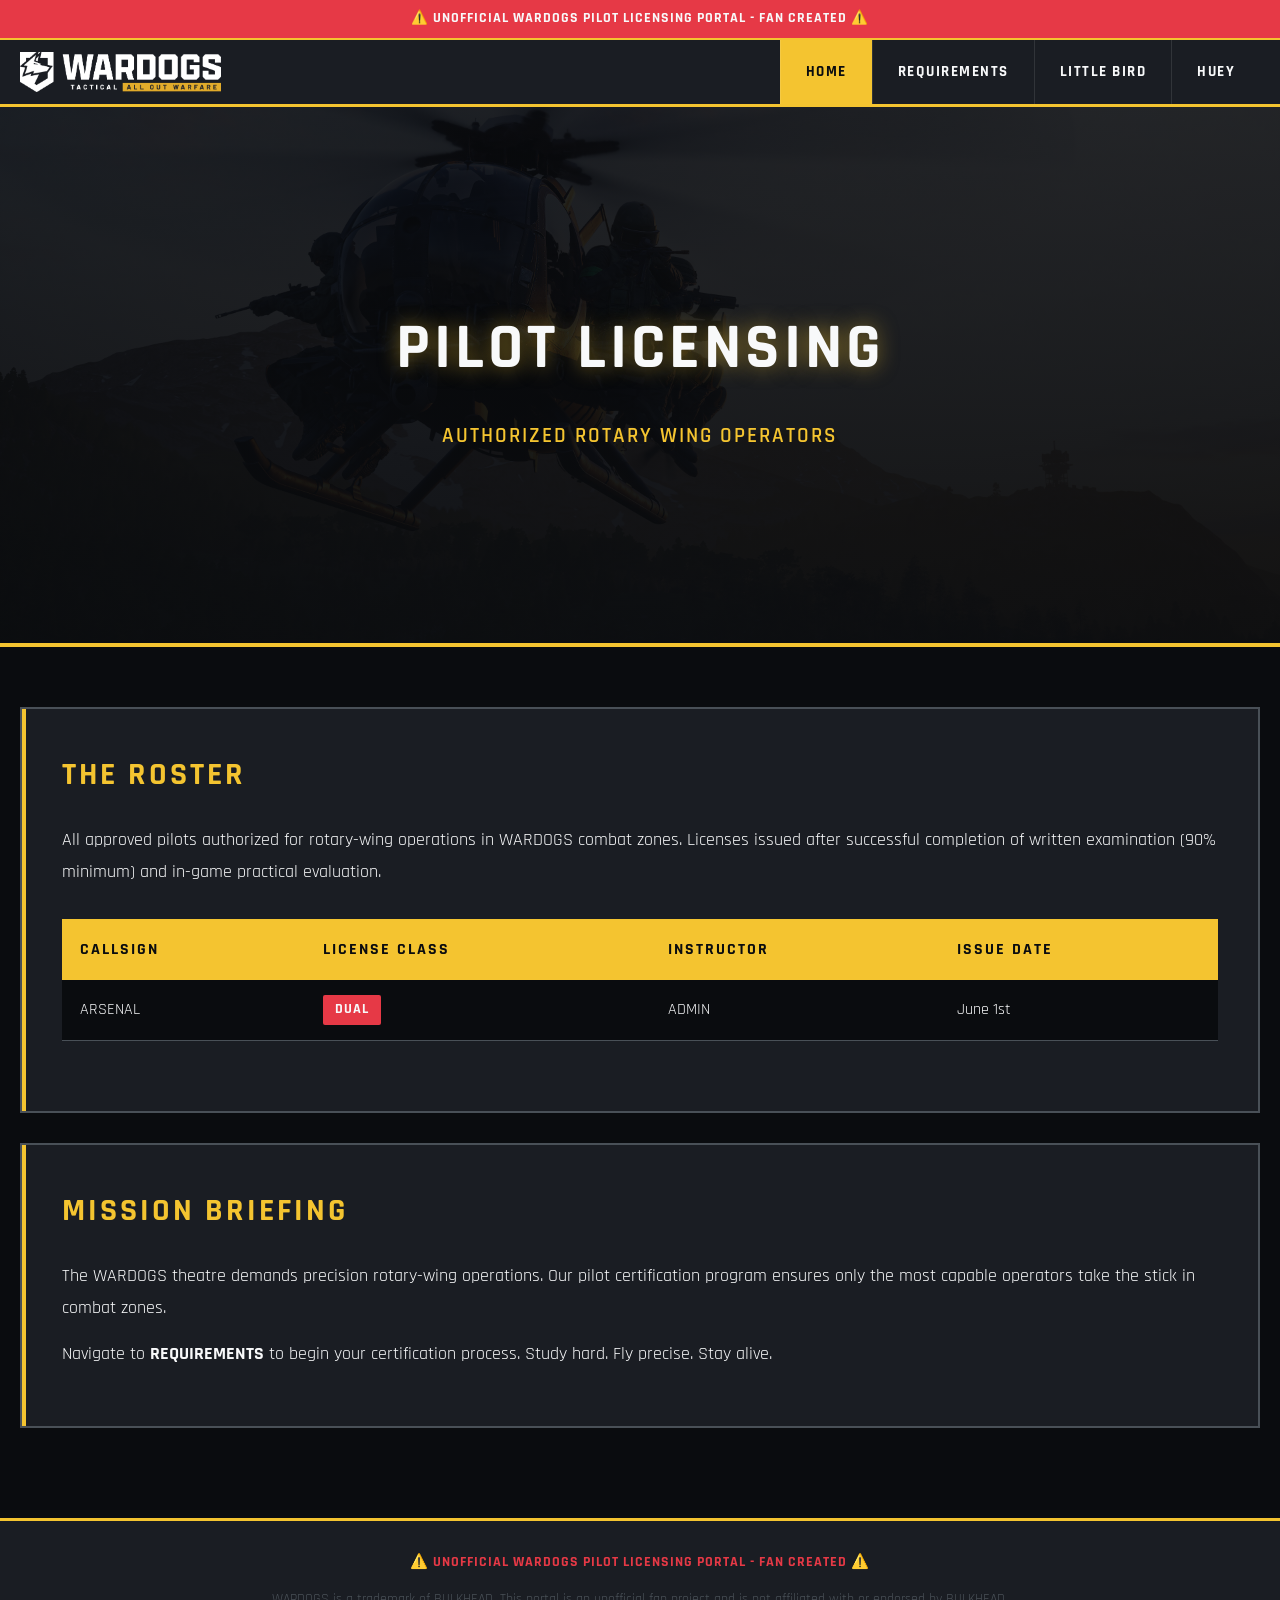
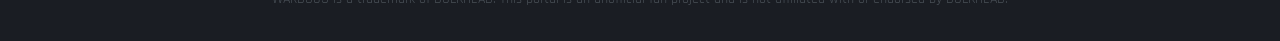
==== index.html @ 41ccca6c "Add files via upload" ====
<!DOCTYPE html>
<html lang="en">
<head>
  <meta charset="UTF-8">
  <meta name="viewport" content="width=device-width, initial-scale=1.0">
  <title>WARDOGS Pilot Licensing Portal - Home</title>
  <link rel="stylesheet" href="shared.css">
</head>
<body>
  <div class="disclaimer">
    ⚠️ UNOFFICIAL WARDOGS PILOT LICENSING PORTAL - FAN CREATED ⚠️
  </div>

  <nav>
    <div class="nav-container">
      <img src="/WD_Fullmark_Full.png" alt="WARDOGS Logo" class="nav-logo">
      <ul class="nav-links">
        <li><a href="index.html" class="active">HOME</a></li>
        <li><a href="requirements.html">REQUIREMENTS</a></li>
        <li><a href="exam-littlebird.html">LITTLE BIRD</a></li>
        <li><a href="exam-huey.html">HUEY</a></li>
      </ul>
    </div>
  </nav>

  <section class="hero">
    <img src="/WD_Screenshot_Littlebird_1.jpg" alt="Little Bird in action" class="hero-bg">
    <div class="hero-overlay"></div>
    <div class="hero-content">
      <h1>PILOT LICENSING</h1>
      <p>AUTHORIZED ROTARY WING OPERATORS</p>
    </div>
  </section>

  <main>
    <section class="content-section">
      <h2>THE ROSTER</h2>
      <p>All approved pilots authorized for rotary-wing operations in WARDOGS combat zones. Licenses issued after successful completion of written examination (90% minimum) and in-game practical evaluation.</p>
      
      <table class="roster-table">
        <thead>
          <tr>
            <th>CALLSIGN</th>
            <th>LICENSE CLASS</th>
            <th>INSTRUCTOR</th>
            <th>ISSUE DATE</th>
          </tr>
        </thead>
        <tbody>
          <tr>
            <td>ARSENAL</td>
            <td><span class="license-badge">DUAL</span></td>
            <td>ADMIN</td>
            <td>June 1st</td>
          </tr>
        </tbody>
      </table>
    </section>

    <section class="content-section">
      <h2>MISSION BRIEFING</h2>
      <p>The WARDOGS theatre demands precision rotary-wing operations. Our pilot certification program ensures only the most capable operators take the stick in combat zones.</p>
      <p>Navigate to <strong>REQUIREMENTS</strong> to begin your certification process. Study hard. Fly precise. Stay alive.</p>
    </section>
  </main>

  <footer>
    <div class="footer-disclaimer">
      ⚠️ UNOFFICIAL WARDOGS PILOT LICENSING PORTAL - FAN CREATED ⚠️
    </div>
    <div class="footer-info">
      WARDOGS is a trademark of BULKHEAD. This portal is an unofficial fan project and is not affiliated with or endorsed by BULKHEAD.
    </div>
  </footer>
</body>
</html>
---- shared.css ----
@import url('https://fonts.googleapis.com/css2?family=Rajdhani:wght@400;600;700&display=swap');

* {
  margin: 0;
  padding: 0;
  box-sizing: border-box;
}

:root {
  --gunmetal: #1a1d23;
  --deep-black: #0a0c0f;
  --tactical-yellow: #f4c430;
  --tactical-red: #e63946;
  --crisp-white: #f8f9fa;
  --steel-grey: #495057;
  --hover-grey: #2a2f36;
}

body {
  font-family: 'Rajdhani', sans-serif;
  background: var(--deep-black);
  color: var(--crisp-white);
  line-height: 1.6;
  overflow-x: hidden;
}

/* Disclaimer */
.disclaimer {
  background: var(--tactical-red);
  color: var(--crisp-white);
  text-align: center;
  padding: 8px;
  font-weight: 700;
  font-size: 0.85rem;
  letter-spacing: 1px;
  border-bottom: 2px solid var(--tactical-yellow);
}

/* Navigation */
nav {
  background: var(--gunmetal);
  border-bottom: 3px solid var(--tactical-yellow);
  position: sticky;
  top: 0;
  z-index: 1000;
}

.nav-container {
  max-width: 1400px;
  margin: 0 auto;
  display: flex;
  align-items: center;
  justify-content: space-between;
  padding: 0 20px;
}

.nav-logo {
  height: 60px;
  padding: 10px 0;
}

.nav-links {
  display: flex;
  list-style: none;
  gap: 0;
}

.nav-links a {
  display: block;
  padding: 20px 25px;
  color: var(--crisp-white);
  text-decoration: none;
  font-weight: 700;
  font-size: 0.95rem;
  letter-spacing: 1.5px;
  text-transform: uppercase;
  border-left: 1px solid rgba(255, 255, 255, 0.1);
  transition: all 0.2s;
}

.nav-links a:hover,
.nav-links a.active {
  background: var(--tactical-yellow);
  color: var(--deep-black);
}

/* Hero Section */
.hero {
  position: relative;
  height: 60vh;
  display: flex;
  align-items: center;
  justify-content: center;
  overflow: hidden;
  border-bottom: 4px solid var(--tactical-yellow);
}

.hero-bg {
  position: absolute;
  top: 0;
  left: 0;
  width: 100%;
  height: 100%;
  object-fit: cover;
  filter: brightness(0.4);
}

.hero-overlay {
  position: absolute;
  top: 0;
  left: 0;
  width: 100%;
  height: 100%;
  background: linear-gradient(to bottom, rgba(10, 12, 15, 0.7), rgba(10, 12, 15, 0.9));
}

.hero-content {
  position: relative;
  z-index: 2;
  text-align: center;
  max-width: 800px;
  padding: 20px;
}

.hero h1 {
  font-size: 4rem;
  font-weight: 700;
  letter-spacing: 4px;
  text-transform: uppercase;
  margin-bottom: 20px;
  text-shadow: 0 0 20px rgba(244, 196, 48, 0.5);
}

.hero p {
  font-size: 1.3rem;
  letter-spacing: 2px;
  color: var(--tactical-yellow);
  font-weight: 600;
}

/* Main Content */
main {
  max-width: 1400px;
  margin: 0 auto;
  padding: 60px 20px;
}

.content-section {
  background: var(--gunmetal);
  border: 2px solid var(--steel-grey);
  padding: 40px;
  margin-bottom: 30px;
  position: relative;
}

.content-section::before {
  content: '';
  position: absolute;
  top: 0;
  left: 0;
  width: 4px;
  height: 100%;
  background: var(--tactical-yellow);
}

.content-section h2 {
  font-size: 2rem;
  font-weight: 700;
  text-transform: uppercase;
  letter-spacing: 3px;
  margin-bottom: 25px;
  color: var(--tactical-yellow);
}

.content-section h3 {
  font-size: 1.5rem;
  font-weight: 700;
  text-transform: uppercase;
  letter-spacing: 2px;
  margin: 30px 0 15px;
  color: var(--crisp-white);
}

.content-section p {
  font-size: 1.1rem;
  line-height: 1.8;
  margin-bottom: 15px;
}

/* Buttons */
.btn {
  display: inline-block;
  padding: 18px 45px;
  background: var(--tactical-yellow);
  color: var(--deep-black);
  text-decoration: none;
  font-weight: 700;
  font-size: 1.1rem;
  letter-spacing: 2px;
  text-transform: uppercase;
  border: none;
  cursor: pointer;
  transition: all 0.2s;
  box-shadow: 0 0 20px rgba(244, 196, 48, 0.3);
}

.btn:hover {
  background: var(--crisp-white);
  transform: translateY(-2px);
  box-shadow: 0 0 30px rgba(244, 196, 48, 0.6);
}

.btn-container {
  display: flex;
  gap: 30px;
  margin: 40px 0;
  flex-wrap: wrap;
}

/* Table */
.roster-table {
  width: 100%;
  border-collapse: collapse;
  margin: 30px 0;
  background: var(--deep-black);
}

.roster-table thead {
  background: var(--tactical-yellow);
  color: var(--deep-black);
}

.roster-table th {
  padding: 18px;
  text-align: left;
  font-weight: 700;
  font-size: 1rem;
  letter-spacing: 2px;
  text-transform: uppercase;
}

.roster-table td {
  padding: 15px 18px;
  border-bottom: 1px solid var(--steel-grey);
}

.roster-table tr:hover {
  background: var(--hover-grey);
}

.license-badge {
  display: inline-block;
  padding: 4px 12px;
  background: var(--tactical-red);
  color: var(--crisp-white);
  font-size: 0.85rem;
  font-weight: 700;
  letter-spacing: 1px;
  border-radius: 2px;
}

/* Footer */
footer {
  background: var(--gunmetal);
  border-top: 3px solid var(--tactical-yellow);
  padding: 30px 20px;
  text-align: center;
}

.footer-disclaimer {
  font-size: 0.9rem;
  font-weight: 700;
  letter-spacing: 1px;
  color: var(--tactical-red);
  margin-bottom: 15px;
}

.footer-info {
  font-size: 0.85rem;
  color: var(--steel-grey);
}

/* Exam Styles */
.exam-container {
  max-width: 900px;
  margin: 0 auto;
}

.exam-header {
  background: var(--tactical-yellow);
  color: var(--deep-black);
  padding: 25px;
  text-align: center;
  margin-bottom: 30px;
  border: 3px solid var(--tactical-yellow);
}

.exam-header h1 {
  font-size: 2.5rem;
  font-weight: 700;
  letter-spacing: 3px;
  text-transform: uppercase;
}

.exam-progress {
  display: flex;
  justify-content: space-between;
  background: var(--gunmetal);
  padding: 20px;
  margin-bottom: 30px;
  border: 2px solid var(--steel-grey);
}

.progress-item {
  text-align: center;
}

.progress-label {
  font-size: 0.9rem;
  color: var(--steel-grey);
  text-transform: uppercase;
  letter-spacing: 1px;
}

.progress-value {
  font-size: 2rem;
  font-weight: 700;
  color: var(--tactical-yellow);
  margin-top: 5px;
}

.question-card {
  background: var(--gunmetal);
  border: 2px solid var(--steel-grey);
  padding: 30px;
  margin-bottom: 30px;
  border-left: 4px solid var(--tactical-yellow);
}

.question-number {
  color: var(--tactical-yellow);
  font-size: 1rem;
  font-weight: 700;
  letter-spacing: 2px;
  text-transform: uppercase;
  margin-bottom: 15px;
}

.question-text {
  font-size: 1.3rem;
  font-weight: 600;
  margin-bottom: 25px;
  line-height: 1.6;
}

.answers {
  display: flex;
  flex-direction: column;
  gap: 12px;
}

.answer-btn {
  background: var(--deep-black);
  border: 2px solid var(--steel-grey);
  color: var(--crisp-white);
  padding: 18px 25px;
  text-align: left;
  font-size: 1.1rem;
  cursor: pointer;
  transition: all 0.2s;
  font-family: 'Rajdhani', sans-serif;
  font-weight: 600;
}

.answer-btn:hover:not(:disabled) {
  background: var(--hover-grey);
  border-color: var(--tactical-yellow);
}

.answer-btn:disabled {
  cursor: not-allowed;
  opacity: 0.7;
}

.answer-btn.correct {
  background: #2d5016;
  border-color: #4caf50;
  color: #4caf50;
}

.answer-btn.incorrect {
  background: #5c1a1a;
  border-color: var(--tactical-red);
  color: var(--tactical-red);
}

.explanation {
  background: var(--deep-black);
  border: 2px solid var(--tactical-yellow);
  padding: 20px;
  margin-top: 20px;
  font-size: 1rem;
  line-height: 1.8;
  color: var(--tactical-yellow);
}

.next-btn {
  width: 100%;
  margin-top: 20px;
}

.result-screen {
  background: var(--gunmetal);
  border: 4px solid var(--tactical-yellow);
  padding: 60px 40px;
  text-align: center;
  margin: 40px 0;
}

.result-screen.pass {
  border-color: #4caf50;
}

.result-screen.fail {
  border-color: var(--tactical-red);
}

.result-status {
  font-size: 5rem;
  font-weight: 700;
  letter-spacing: 6px;
  text-transform: uppercase;
  margin-bottom: 20px;
}

.result-screen.pass .result-status {
  color: #4caf50;
  text-shadow: 0 0 30px rgba(76, 175, 80, 0.5);
}

.result-screen.fail .result-status {
  color: var(--tactical-red);
  text-shadow: 0 0 30px rgba(230, 57, 70, 0.5);
}

.result-score {
  font-size: 3rem;
  font-weight: 700;
  color: var(--crisp-white);
  margin-bottom: 20px;
}

.result-message {
  font-size: 1.3rem;
  line-height: 1.8;
  margin-bottom: 30px;
}

.form-container {
  background: var(--gunmetal);
  border: 2px solid var(--steel-grey);
  padding: 40px;
  margin: 40px 0;
  border-left: 4px solid var(--tactical-yellow);
}

.form-group {
  margin-bottom: 25px;
}

.form-group label {
  display: block;
  font-size: 1rem;
  font-weight: 700;
  text-transform: uppercase;
  letter-spacing: 1px;
  margin-bottom: 10px;
  color: var(--tactical-yellow);
}

.form-group input,
.form-group textarea {
  width: 100%;
  padding: 15px;
  background: var(--deep-black);
  border: 2px solid var(--steel-grey);
  color: var(--crisp-white);
  font-family: 'Rajdhani', sans-serif;
  font-size: 1.1rem;
  transition: border-color 0.2s;
}

.form-group input:focus,
.form-group textarea:focus {
  outline: none;
  border-color: var(--tactical-yellow);
}

.form-group textarea {
  resize: vertical;
  min-height: 100px;
}

.hidden {
  display: none;
}

.loading-spinner {
  text-align: center;
  padding: 40px;
}

.spinner {
  width: 60px;
  height: 60px;
  border: 4px solid var(--steel-grey);
  border-top-color: var(--tactical-yellow);
  border-radius: 50%;
  animation: spin 0.8s linear infinite;
  margin: 0 auto 20px;
}

@keyframes spin {
  to { transform: rotate(360deg); }
}

.success-message {
  background: var(--deep-black);
  border: 3px solid var(--tactical-yellow);
  padding: 40px;
  text-align: center;
  font-size: 1.2rem;
  line-height: 1.8;
}

@media (max-width: 768px) {
  .nav-links {
    flex-direction: column;
    gap: 0;
  }
  
  .nav-links a {
    border-left: none;
    border-bottom: 1px solid rgba(255, 255, 255, 0.1);
  }
  
  .hero h1 {
    font-size: 2.5rem;
  }
  
  .btn-container {
    flex-direction: column;
  }
  
  .btn {
    width: 100%;
  }
  
  .roster-table {
    font-size: 0.85rem;
  }
  
  .roster-table th,
  .roster-table td {
    padding: 10px;
  }
}
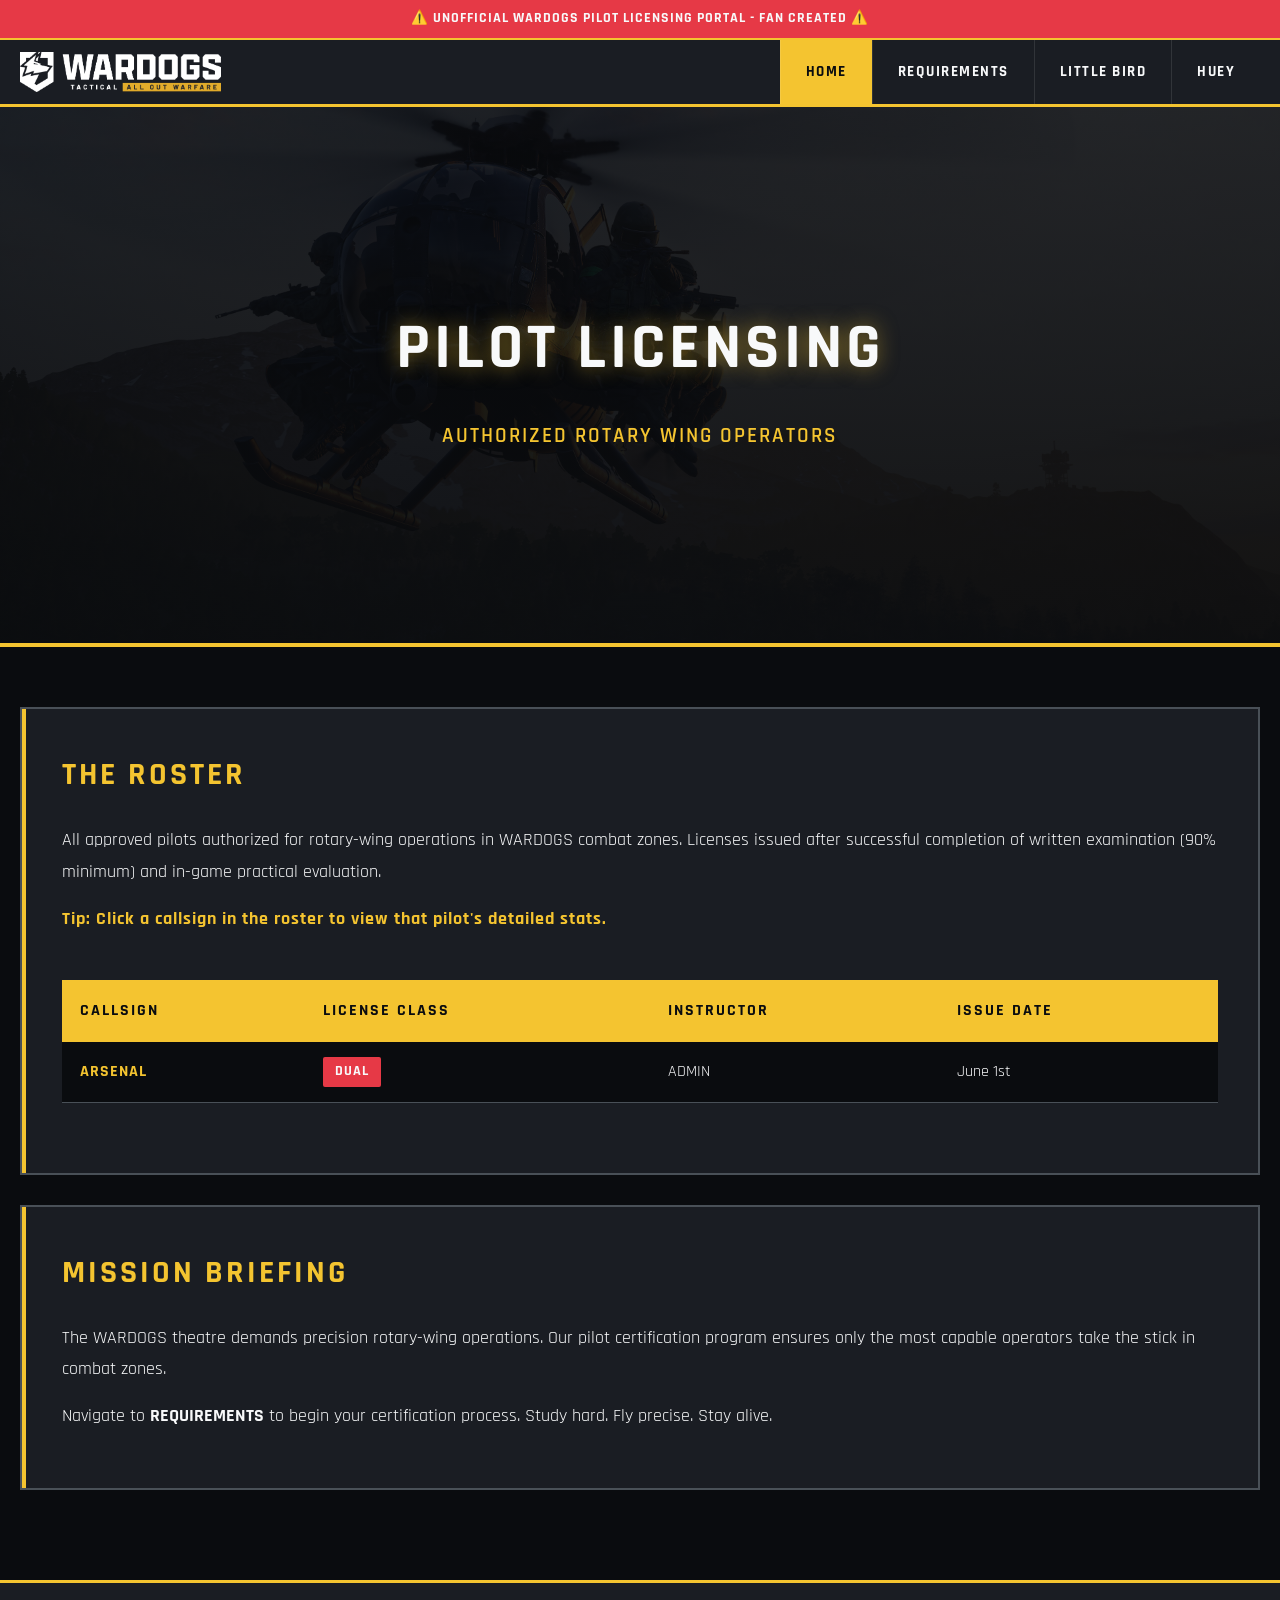
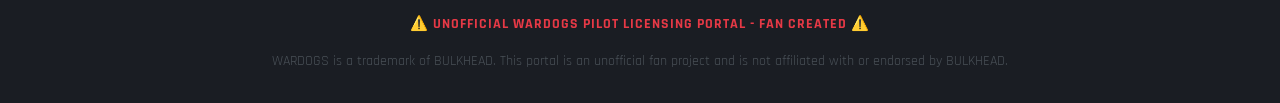
==== commit a45654d0: "Add files via upload" ====
--- a/index.html
+++ b/index.html
@@ -3,8 +3,49 @@
 <head>
   <meta charset="UTF-8">
   <meta name="viewport" content="width=device-width, initial-scale=1.0">
-  <title>WARDOGS Pilot Licensing Portal - Home</title>
+  <title>WARDOGS Pilot Licensing Portal - Rotary Wing Certification | Unofficial Fan Site</title>
+  <meta name="description" content="Unofficial WARDOGS helicopter pilot licensing portal. Get certified for Little Bird and Huey rotary-wing operations with comprehensive written exams and practical evaluations.">
+  <meta name="keywords" content="WARDOGS, pilot license, helicopter certification, Little Bird, Huey, UH-1H, rotary wing, tactical FPS, BULKHEAD, flight training, pilot exam">
+  <meta name="author" content="WARDOGS Fan Community">
+  <link rel="canonical" href="https://wardogspilots.com/">
+  
+  <!-- Open Graph / Social Media -->
+  <meta property="og:type" content="website">
+  <meta property="og:title" content="WARDOGS Pilot Licensing Portal - Helicopter Certification">
+  <meta property="og:description" content="Unofficial fan-created pilot licensing portal for WARDOGS tactical FPS. Little Bird and Huey certification exams available.">
+  <meta property="og:image" content="/WD_RevealKeyArt_4K.png">
+  <meta property="og:url" content="https://wardogspilots.com/">
+  
+  <!-- Twitter Card -->
+  <meta name="twitter:card" content="summary_large_image">
+  <meta name="twitter:title" content="WARDOGS Pilot Licensing Portal">
+  <meta name="twitter:description" content="Unofficial helicopter pilot certification for WARDOGS. Get licensed for Little Bird and Huey operations.">
+  <meta name="twitter:image" content="/WD_RevealKeyArt_4K.png">
+  
   <link rel="stylesheet" href="shared.css">
+  
+  <!-- Structured Data -->
+  <script type="application/ld+json">
+  {
+    "@context": "https://schema.org",
+    "@type": "WebSite",
+    "name": "WARDOGS Pilot Licensing Portal",
+    "description": "Unofficial fan-created helicopter pilot certification portal for WARDOGS tactical FPS",
+    "url": "https://wardogspilots.com/",
+    "publisher": {
+      "@type": "Organization",
+      "name": "WARDOGS Fan Community"
+    },
+    "about": {
+      "@type": "VideoGame",
+      "name": "WARDOGS",
+      "publisher": {
+        "@type": "Organization",
+        "name": "BULKHEAD"
+      }
+    }
+  }
+  </script>
 </head>
 <body>
   <div class="disclaimer">
@@ -23,8 +64,8 @@
     </div>
   </nav>
 
-  <section class="hero">
-    <img src="/WD_Screenshot_Littlebird_1.jpg" alt="Little Bird in action" class="hero-bg">
+  <section class="hero" role="banner">
+    <img src="/WD_Screenshot_Littlebird_1.jpg" alt="Little Bird helicopter with soldiers flying over mountainous terrain at sunset in WARDOGS" class="hero-bg">
     <div class="hero-overlay"></div>
     <div class="hero-content">
       <h1>PILOT LICENSING</h1>
@@ -32,29 +73,32 @@
     </div>
   </section>
 
-  <main>
-    <section class="content-section">
+  <main role="main">
+    <section class="content-section" itemscope itemtype="https://schema.org/Table">
       <h2>THE ROSTER</h2>
       <p>All approved pilots authorized for rotary-wing operations in WARDOGS combat zones. Licenses issued after successful completion of written examination (90% minimum) and in-game practical evaluation.</p>
+      <p class="roster-note">Tip: Click a callsign in the roster to view that pilot's detailed stats.</p>
       
-      <table class="roster-table">
-        <thead>
-          <tr>
-            <th>CALLSIGN</th>
-            <th>LICENSE CLASS</th>
-            <th>INSTRUCTOR</th>
-            <th>ISSUE DATE</th>
-          </tr>
-        </thead>
-        <tbody>
-          <tr>
-            <td>ARSENAL</td>
-            <td><span class="license-badge">DUAL</span></td>
-            <td>ADMIN</td>
-            <td>June 1st</td>
-          </tr>
-        </tbody>
-      </table>
+      <div class="table-wrapper">
+        <table class="roster-table">
+          <thead>
+            <tr>
+              <th>CALLSIGN</th>
+              <th>LICENSE CLASS</th>
+              <th>INSTRUCTOR</th>
+              <th>ISSUE DATE</th>
+            </tr>
+          </thead>
+          <tbody>
+            <tr>
+              <td><button class="pilot-link" data-pilot="ARSENAL">ARSENAL</button></td>
+              <td><span class="license-badge">DUAL</span></td>
+              <td>ADMIN</td>
+              <td>June 1st</td>
+            </tr>
+          </tbody>
+        </table>
+      </div>
     </section>
 
     <section class="content-section">
@@ -64,6 +108,44 @@
     </section>
   </main>
 
+  <!-- Pilot Stats Modal -->
+  <div id="pilot-modal" class="pilot-modal hidden" aria-hidden="true">
+    <div class="pilot-modal-backdrop"></div>
+    <div class="pilot-modal-content" role="dialog" aria-modal="true" aria-labelledby="pilot-name">
+      <button class="pilot-modal-close" id="pilot-modal-close" aria-label="Close pilot stats">✕</button>
+      <h2 id="pilot-name" class="pilot-modal-title">PILOT STATS</h2>
+      <p class="pilot-modal-callsign">Callsign: <span id="pilot-callsign">ARSENAL</span></p>
+
+      <div class="pilot-modal-body">
+        <div class="pilot-survival">
+          <svg class="survival-chart" viewBox="0 0 120 120">
+            <circle class="survival-bg" cx="60" cy="60" r="50" />
+            <circle class="survival-fg" cx="60" cy="60" r="50" />
+          </svg>
+          <div class="survival-label">
+            <div class="survival-percent" id="survival-percent">92%</div>
+            <div class="survival-caption">SURVIVAL RATE</div>
+          </div>
+        </div>
+
+        <div class="pilot-stats-box">
+          <div class="pilot-stat-row">
+            <span class="pilot-stat-label">Successful Flights</span>
+            <span class="pilot-stat-value" id="pilot-successful">376</span>
+          </div>
+          <div class="pilot-stat-row">
+            <span class="pilot-stat-label">Casualties (Team Kills)</span>
+            <span class="pilot-stat-value" id="pilot-casualties">43</span>
+          </div>
+          <div class="pilot-stat-row">
+            <span class="pilot-stat-label">Avg Flights per Life</span>
+            <span class="pilot-stat-value" id="pilot-average">13</span>
+          </div>
+        </div>
+      </div>
+    </div>
+  </div>
+
   <footer>
     <div class="footer-disclaimer">
       ⚠️ UNOFFICIAL WARDOGS PILOT LICENSING PORTAL - FAN CREATED ⚠️
@@ -72,5 +154,83 @@
       WARDOGS is a trademark of BULKHEAD. This portal is an unofficial fan project and is not affiliated with or endorsed by BULKHEAD.
     </div>
   </footer>
+
+  <script>
+    (function () {
+      const pilotData = {
+        ARSENAL: {
+          callsign: 'ARSENAL',
+          survivalRate: 92,
+          successfulFlights: 376,
+          casualties: 43,
+          averageFlightsPerLife: 13
+        }
+      };
+
+      const modal = document.getElementById('pilot-modal');
+      const closeBtn = document.getElementById('pilot-modal-close');
+      const callsignEl = document.getElementById('pilot-callsign');
+      const percentEl = document.getElementById('survival-percent');
+      const successEl = document.getElementById('pilot-successful');
+      const casualtiesEl = document.getElementById('pilot-casualties');
+      const averageEl = document.getElementById('pilot-average');
+      const survivalCircle = document.querySelector('.survival-fg');
+
+      const RADIUS = 50;
+      const CIRCUMFERENCE = 2 * Math.PI * RADIUS;
+
+      if (survivalCircle) {
+        survivalCircle.style.strokeDasharray = CIRCUMFERENCE;
+        survivalCircle.style.strokeDashoffset = CIRCUMFERENCE;
+      }
+
+      function setSurvival(rate) {
+        const offset = CIRCUMFERENCE - (rate / 100) * CIRCUMFERENCE;
+        survivalCircle.style.strokeDashoffset = offset;
+        percentEl.textContent = rate.toFixed(0) + '%';
+      }
+
+      function openPilotStats(id) {
+        const data = pilotData[id];
+        if (!data) return;
+
+        callsignEl.textContent = data.callsign;
+        successEl.textContent = data.successfulFlights;
+        casualtiesEl.textContent = data.casualties;
+        averageEl.textContent = data.averageFlightsPerLife;
+        setSurvival(data.survivalRate);
+
+        modal.classList.remove('hidden');
+        modal.setAttribute('aria-hidden', 'false');
+      }
+
+      function closePilotStats() {
+        modal.classList.add('hidden');
+        modal.setAttribute('aria-hidden', 'true');
+      }
+
+      document.addEventListener('click', (e) => {
+        const link = e.target.closest('.pilot-link');
+        if (link) {
+          const id = link.getAttribute('data-pilot');
+          openPilotStats(id);
+        }
+
+        if (e.target.classList.contains('pilot-modal-backdrop')) {
+          closePilotStats();
+        }
+      });
+
+      if (closeBtn) {
+        closeBtn.addEventListener('click', closePilotStats);
+      }
+
+      document.addEventListener('keydown', (e) => {
+        if (e.key === 'Escape' && !modal.classList.contains('hidden')) {
+          closePilotStats();
+        }
+      });
+    })();
+  </script>
 </body>
 </html>
--- a/shared.css
+++ b/shared.css
@@ -218,11 +218,28 @@
 }
 
 /* Table */
+.roster-note {
+  margin-top: 12px;
+  margin-bottom: 18px;
+  color: var(--tactical-yellow);
+  font-weight: 700;
+  letter-spacing: 1px;
+  font-size: 0.95rem;
+}
+
+/* Table */
+.table-wrapper {
+  width: 100%;
+  overflow-x: auto;
+  -webkit-overflow-scrolling: touch;
+}
+
 .roster-table {
   width: 100%;
   border-collapse: collapse;
   margin: 30px 0;
   background: var(--deep-black);
+  min-width: 420px;
 }
 
 .roster-table thead {
@@ -257,6 +274,161 @@
   font-weight: 700;
   letter-spacing: 1px;
   border-radius: 2px;
+}
+
+/* Pilot link */
+.pilot-link {
+  background: none;
+  border: none;
+  color: var(--tactical-yellow);
+  font: inherit;
+  font-weight: 700;
+  cursor: pointer;
+  text-transform: uppercase;
+  letter-spacing: 1px;
+  padding: 0;
+}
+
+.pilot-link:hover {
+  text-decoration: underline;
+}
+
+/* Pilot Modal */
+.pilot-modal {
+  position: fixed;
+  inset: 0;
+  z-index: 1500;
+  display: flex;
+  align-items: center;
+  justify-content: center;
+}
+
+.pilot-modal-backdrop {
+  position: absolute;
+  inset: 0;
+  background: rgba(0, 0, 0, 0.7);
+}
+
+.pilot-modal-content {
+  position: relative;
+  background: var(--gunmetal);
+  border: 2px solid var(--tactical-yellow);
+  max-width: 700px;
+  width: 90%;
+  padding: 30px 30px 26px;
+  z-index: 1501;
+  box-shadow: 0 0 30px rgba(0, 0, 0, 0.7);
+}
+
+.pilot-modal-title {
+  font-size: 1.6rem;
+  letter-spacing: 3px;
+  text-transform: uppercase;
+  color: var(--tactical-yellow);
+  margin-bottom: 4px;
+}
+
+.pilot-modal-callsign {
+  font-size: 1rem;
+  color: var(--steel-grey);
+  margin-bottom: 20px;
+}
+
+.pilot-modal-close {
+  position: absolute;
+  top: 10px;
+  right: 12px;
+  background: transparent;
+  border: none;
+  color: var(--crisp-white);
+  font-size: 1.3rem;
+  cursor: pointer;
+}
+
+.pilot-modal-body {
+  display: flex;
+  gap: 24px;
+  align-items: center;
+  flex-wrap: wrap;
+}
+
+.pilot-survival {
+  position: relative;
+  width: 220px;
+  height: 220px;
+  flex: 0 0 auto;
+}
+
+.survival-chart {
+  width: 100%;
+  height: 100%;
+  transform: rotate(-90deg);
+}
+
+.survival-bg,
+.survival-fg {
+  fill: none;
+  stroke-width: 10;
+}
+
+.survival-bg {
+  stroke: var(--hover-grey);
+}
+
+.survival-fg {
+  stroke: var(--tactical-yellow);
+  stroke-linecap: round;
+  transition: stroke-dashoffset 0.6s ease-out;
+}
+
+.survival-label {
+  position: absolute;
+  inset: 0;
+  display: flex;
+  flex-direction: column;
+  align-items: center;
+  justify-content: center;
+}
+
+.survival-percent {
+  font-size: 2.4rem;
+  font-weight: 700;
+  color: var(--tactical-yellow);
+}
+
+.survival-caption {
+  font-size: 0.9rem;
+  text-transform: uppercase;
+  letter-spacing: 2px;
+  color: var(--steel-grey);
+  margin-top: 4px;
+}
+
+.pilot-stats-box {
+  flex: 1 1 220px;
+  background: var(--deep-black);
+  border: 2px solid var(--steel-grey);
+  padding: 20px 22px;
+}
+
+.pilot-stat-row {
+  display: flex;
+  justify-content: space-between;
+  align-items: baseline;
+  margin-bottom: 12px;
+}
+
+.pilot-stat-label {
+  font-size: 0.95rem;
+  color: var(--steel-grey);
+  text-transform: uppercase;
+  letter-spacing: 1px;
+}
+
+.pilot-stat-value {
+  font-size: 1.3rem;
+  font-weight: 700;
+  color: var(--crisp-white);
 }
 
 /* Footer */
@@ -534,34 +706,181 @@
 }
 
 @media (max-width: 768px) {
+  body {
+    font-size: 0.95rem;
+  }
+
+  .nav-container {
+    padding: 0 12px;
+  }
+
+  .nav-logo {
+    height: 44px;
+    padding: 6px 0;
+  }
+
   .nav-links {
     flex-direction: column;
     gap: 0;
   }
   
   .nav-links a {
+    padding: 12px 16px;
     border-left: none;
     border-bottom: 1px solid rgba(255, 255, 255, 0.1);
+    font-size: 0.85rem;
   }
   
+  .hero {
+    height: 45vh;
+  }
+
   .hero h1 {
-    font-size: 2.5rem;
-  }
-  
+    font-size: 2rem;
+  }
+
+  .hero p {
+    font-size: 1rem;
+  }
+
+  main {
+    padding: 30px 12px;
+  }
+
+  .content-section {
+    padding: 24px 18px;
+  }
+
+  .content-section h2 {
+    font-size: 1.4rem;
+    letter-spacing: 2px;
+  }
+
+  .content-section p {
+    font-size: 0.95rem;
+  }
+
+  .exam-container {
+    padding: 0 4px;
+  }
+
+  .exam-header {
+    padding: 18px 12px;
+  }
+
+  .exam-header h1 {
+    font-size: 1.6rem;
+    letter-spacing: 2px;
+  }
+
+  .exam-progress {
+    flex-direction: column;
+    gap: 8px;
+    padding: 12px;
+  }
+
+  .question-card {
+    padding: 20px 16px;
+  }
+
+  .question-text {
+    font-size: 1.05rem;
+  }
+
+  .answer-btn {
+    padding: 14px 16px;
+    font-size: 1rem;
+  }
+
   .btn-container {
     flex-direction: column;
   }
   
   .btn {
     width: 100%;
+    padding: 14px 24px;
+    font-size: 1rem;
   }
   
   .roster-table {
-    font-size: 0.85rem;
+    font-size: 0.8rem;
   }
   
   .roster-table th,
   .roster-table td {
-    padding: 10px;
+    padding: 8px;
+  }
+
+  .result-screen {
+    padding: 32px 18px;
+  }
+
+  .pilot-modal-content {
+    width: 94%;
+    padding: 22px 18px 18px;
+  }
+
+  .pilot-modal-body {
+    flex-direction: column;
+    align-items: center;
+  }
+
+  .pilot-survival {
+    width: 180px;
+    height: 180px;
+  }
+
+  .pilot-stats-box {
+    width: 100%;
+  }
+
+  .result-status {
+    font-size: 3rem;
+  }
+
+  .result-score {
+    font-size: 2rem;
+  }
+
+  .form-container {
+    padding: 24px 18px;
+  }
+}
+
+@media (min-width: 1400px) {
+  main {
+    max-width: 1600px;
+  }
+
+  .hero {
+    height: 70vh;
+  }
+
+  .hero h1 {
+    font-size: 4.5rem;
+  }
+
+  .hero p {
+    font-size: 1.4rem;
+  }
+
+  .content-section {
+    padding: 48px 56px;
+  }
+
+  .question-card {
+    padding: 40px 36px;
+  }
+
+  .question-text {
+    font-size: 1.4rem;
+  }
+
+  .answer-btn {
+    font-size: 1.1rem;
+  }
+
+  .exam-container {
+    max-width: 1000px;
   }
 }
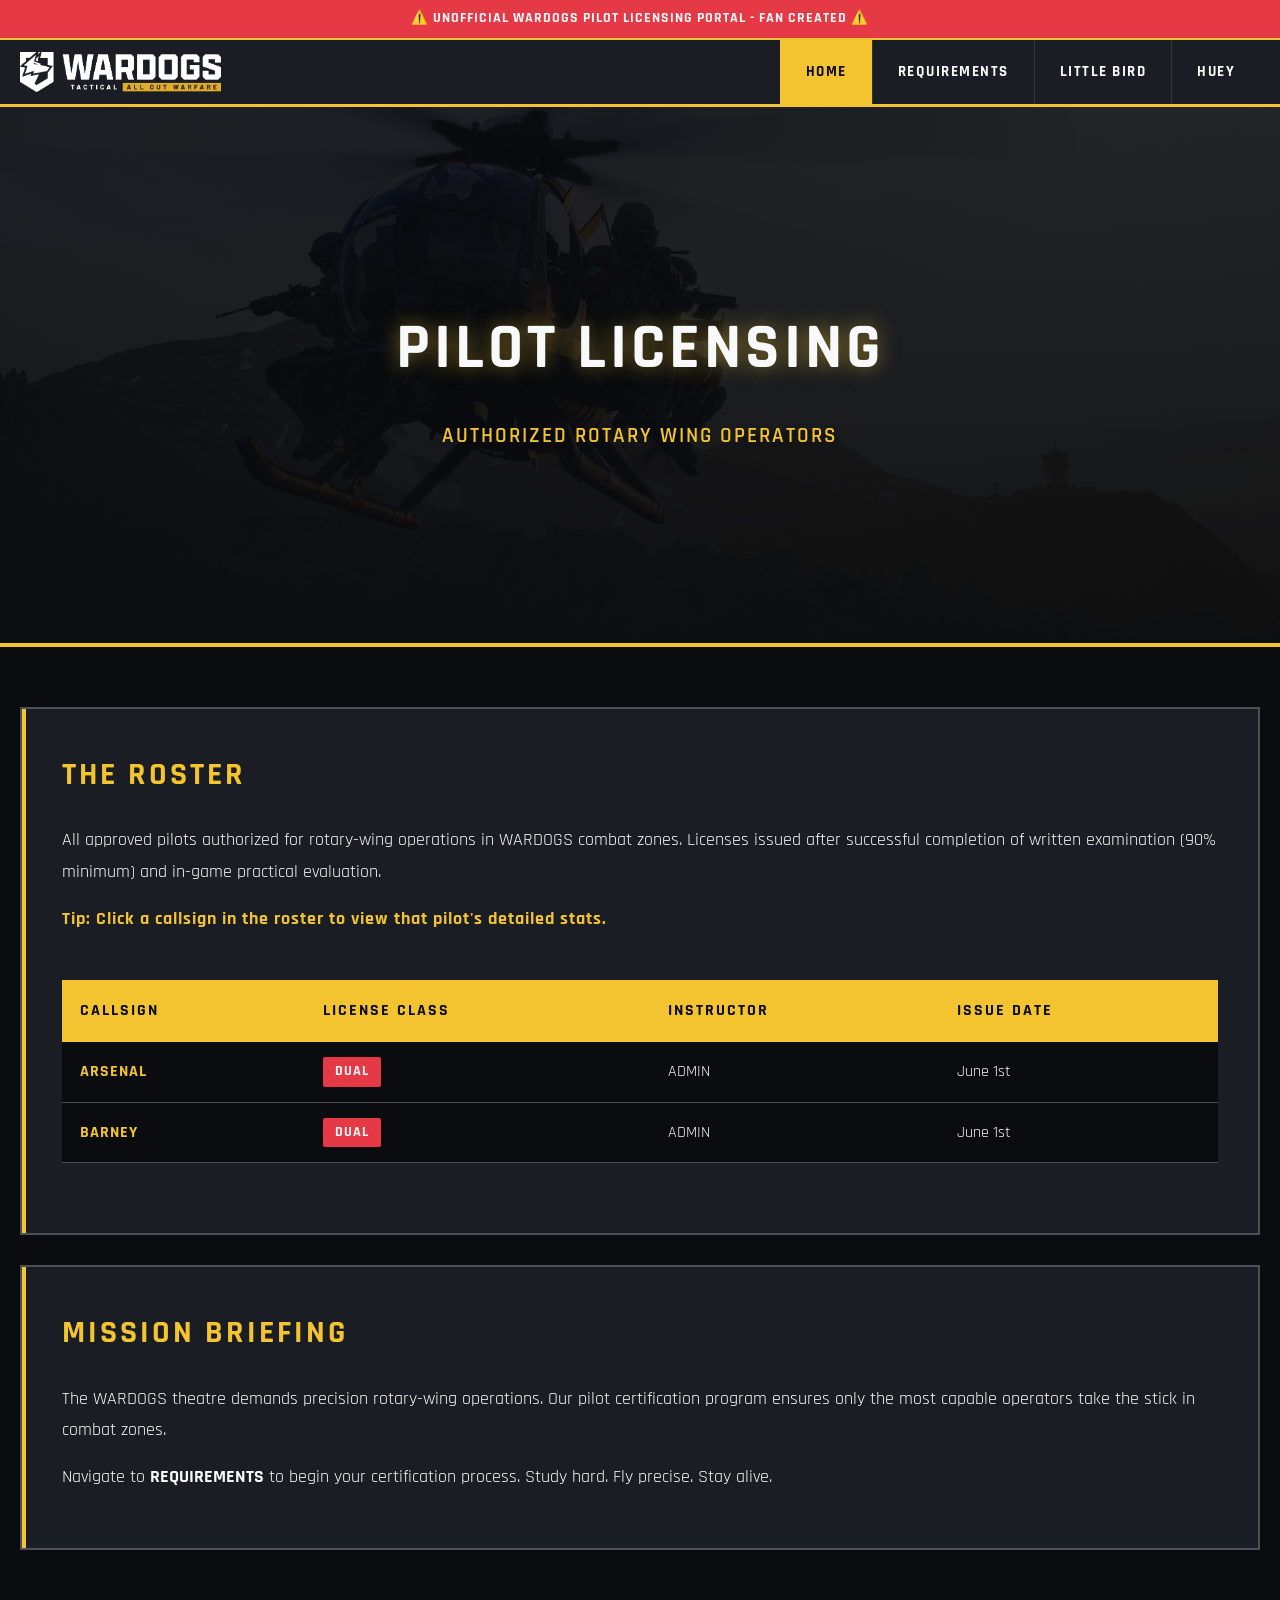
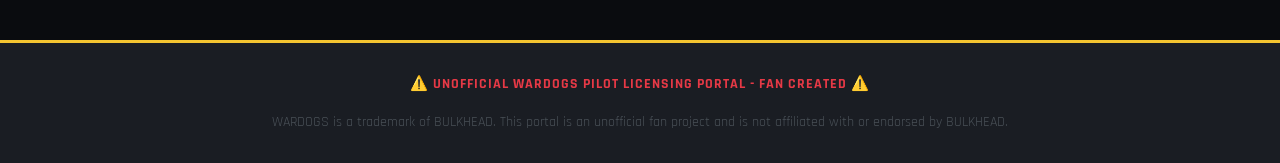
==== commit 3622e276: "Add files via upload" ====
--- a/index.html
+++ b/index.html
@@ -96,6 +96,12 @@
               <td>ADMIN</td>
               <td>June 1st</td>
             </tr>
+            <tr>
+              <td><button class="pilot-link" data-pilot="BARNEY">BARNEY</button></td>
+              <td><span class="license-badge">DUAL</span></td>
+              <td>ADMIN</td>
+              <td>June 1st</td>
+            </tr>
           </tbody>
         </table>
       </div>
@@ -161,9 +167,16 @@
         ARSENAL: {
           callsign: 'ARSENAL',
           survivalRate: 92,
-          successfulFlights: 376,
-          casualties: 43,
+          successfulFlights: 406,
+          casualties: 47,
           averageFlightsPerLife: 13
+        },
+        BARNEY: {
+          callsign: 'BARNEY',
+          survivalRate: 100,
+          successfulFlights: 20,
+          casualties: 0,
+          averageFlightsPerLife: 20
         }
       };
 
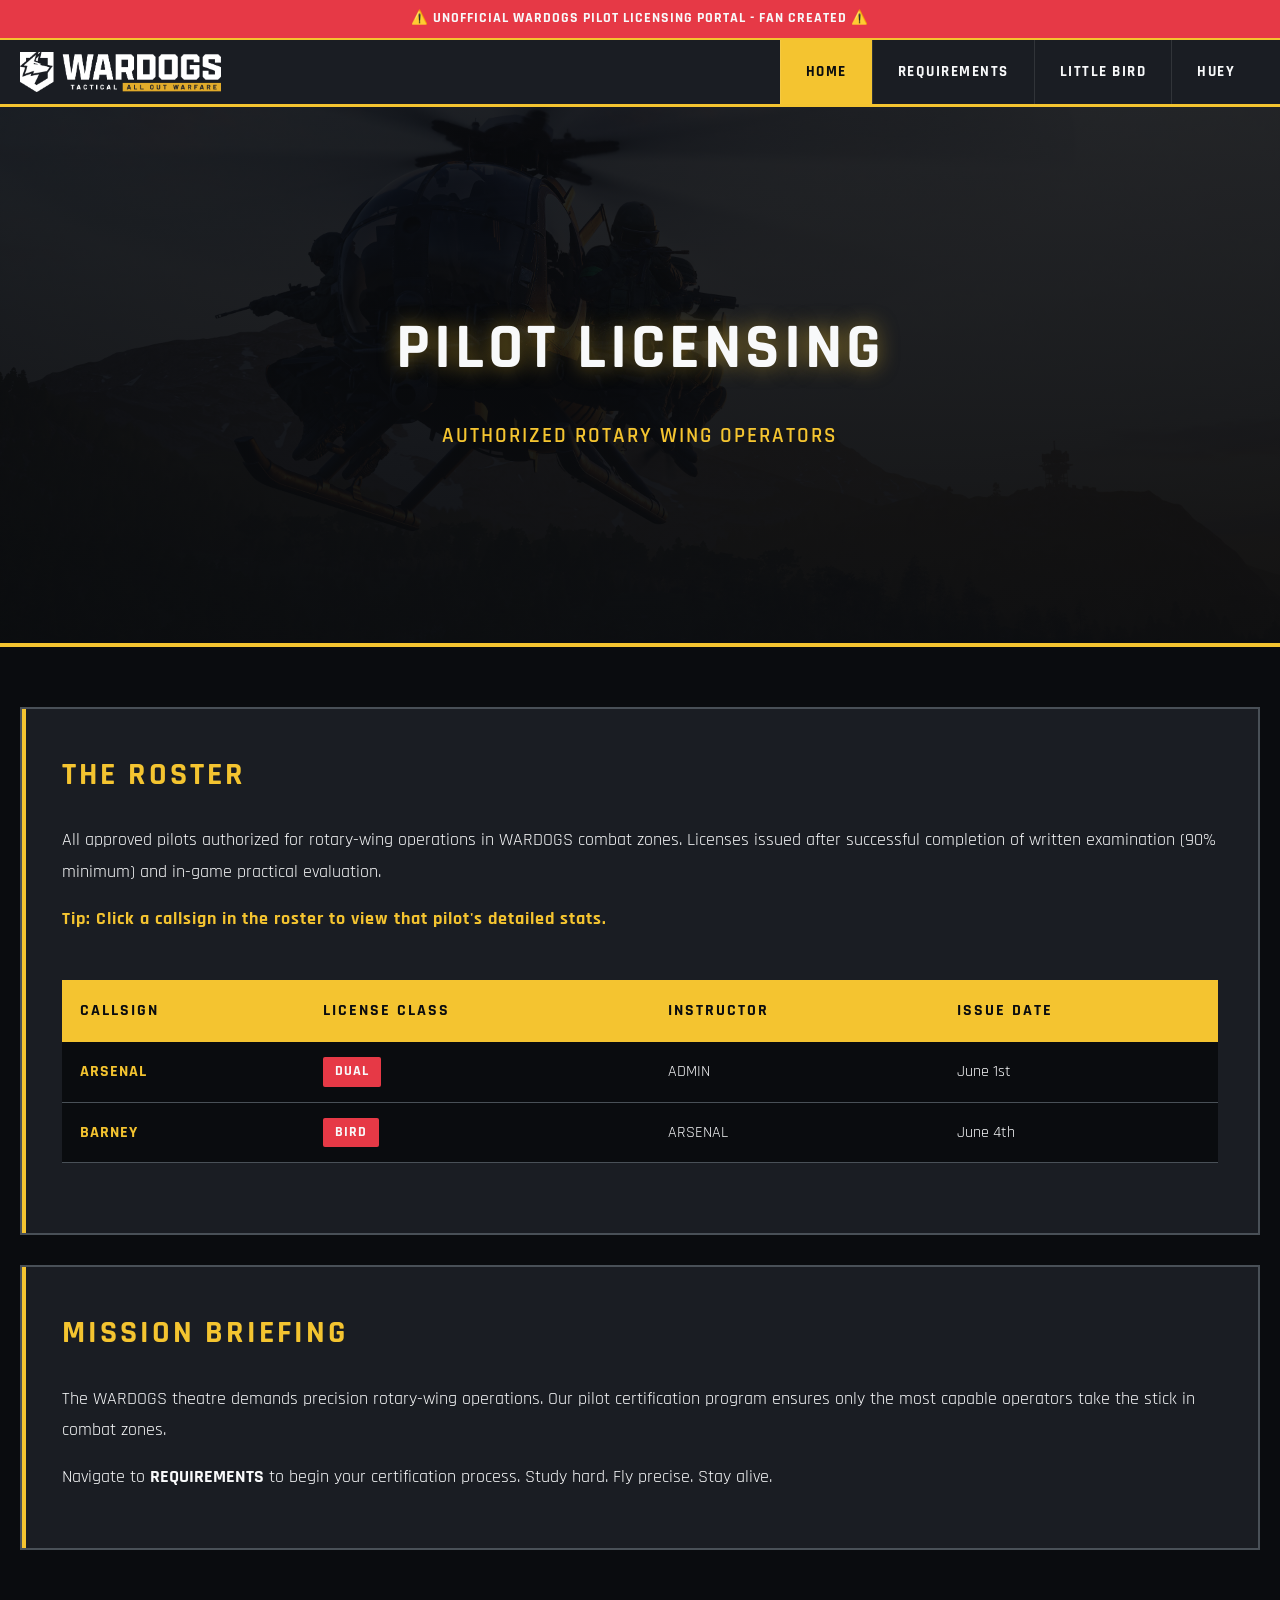
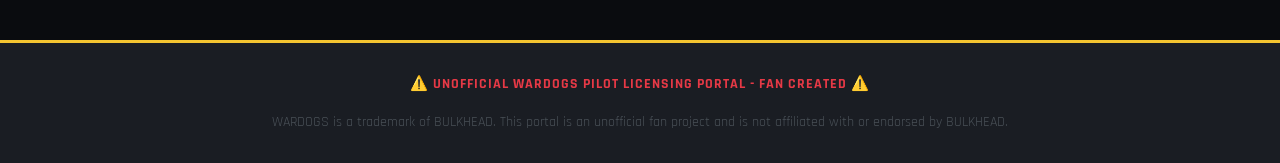
==== commit bcccbeec: "Add files via upload" ====
--- a/index.html
+++ b/index.html
@@ -98,9 +98,9 @@
             </tr>
             <tr>
               <td><button class="pilot-link" data-pilot="BARNEY">BARNEY</button></td>
-              <td><span class="license-badge">DUAL</span></td>
-              <td>ADMIN</td>
-              <td>June 1st</td>
+              <td><span class="license-badge">BIRD</span></td>
+              <td>ARSENAL</td>
+              <td>June 4th</td>
             </tr>
           </tbody>
         </table>
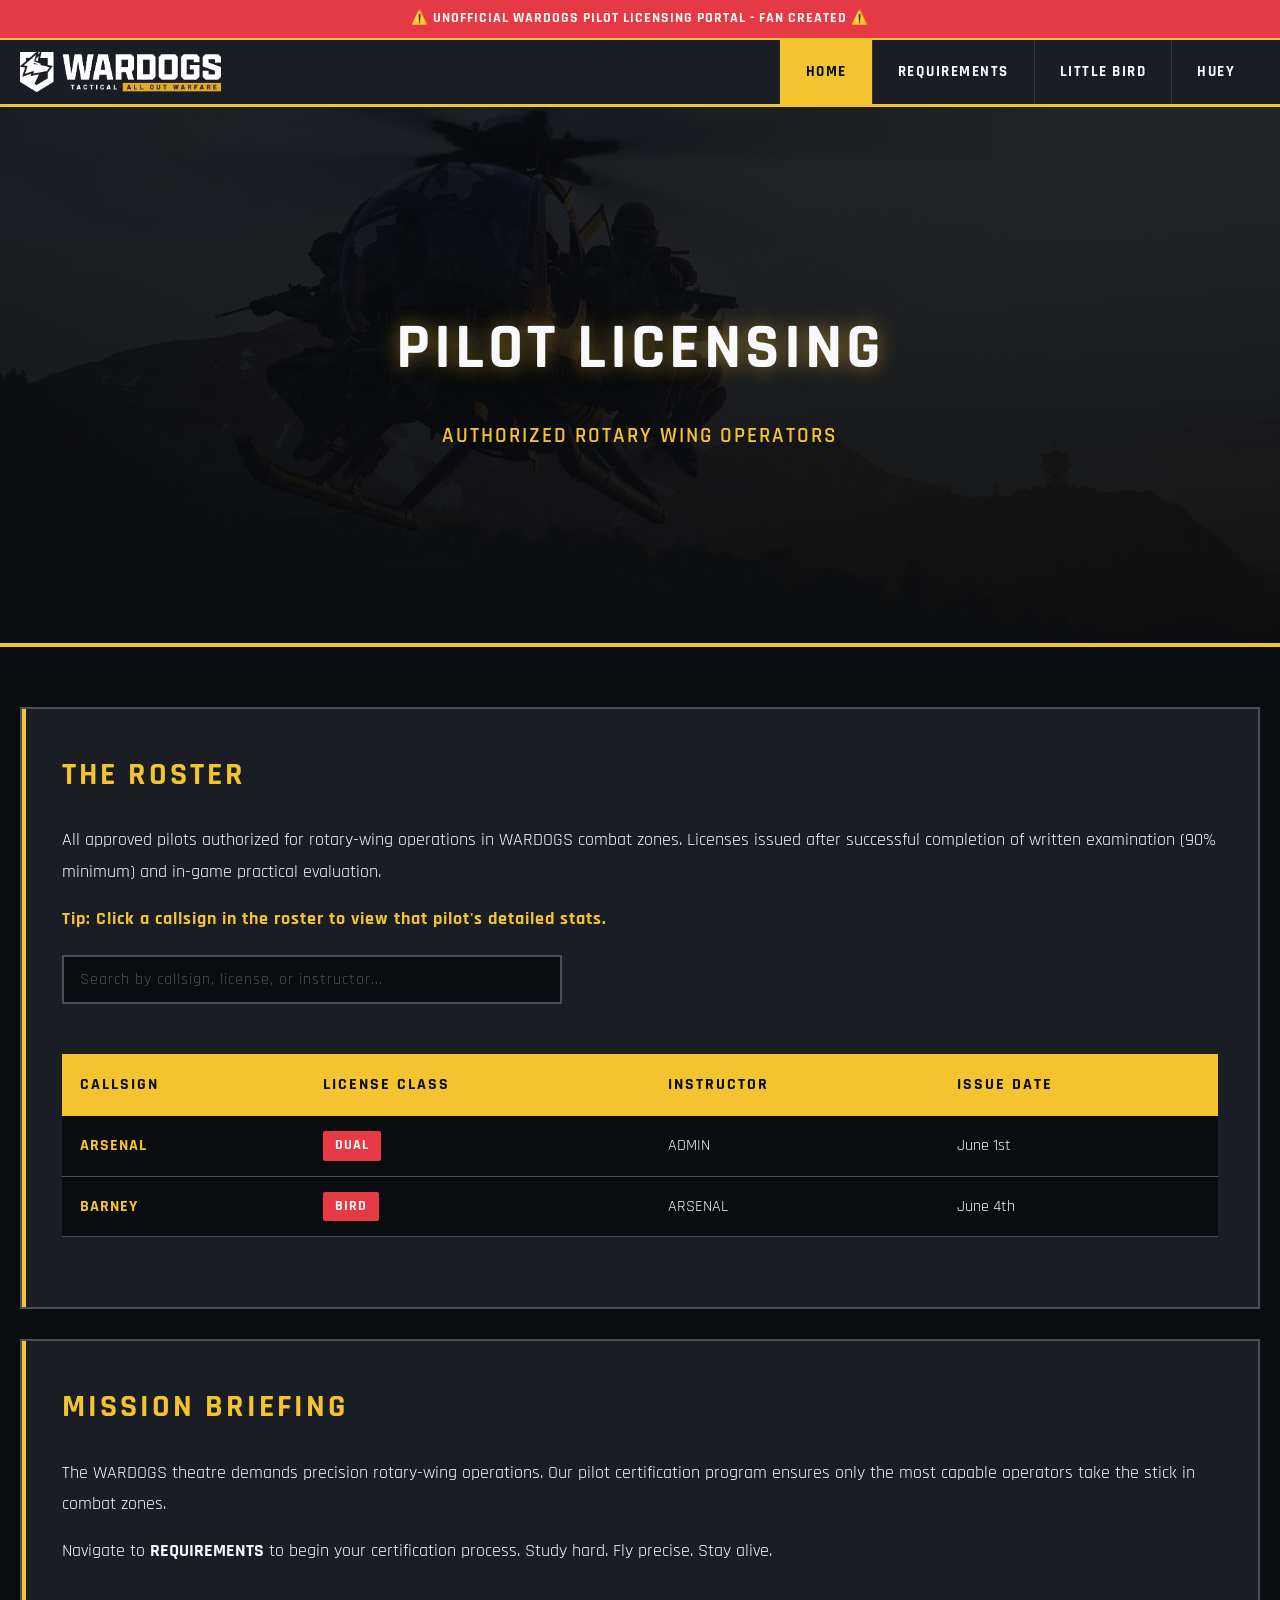
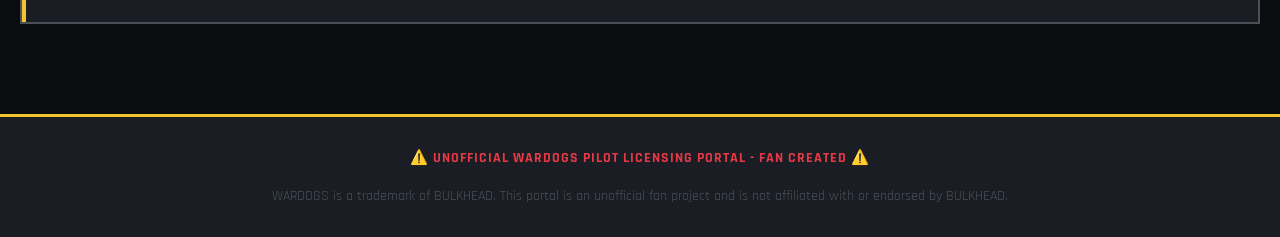
==== commit 9f2225b2: "Add files via upload" ====
--- a/index.html
+++ b/index.html
@@ -78,6 +78,10 @@
       <h2>THE ROSTER</h2>
       <p>All approved pilots authorized for rotary-wing operations in WARDOGS combat zones. Licenses issued after successful completion of written examination (90% minimum) and in-game practical evaluation.</p>
       <p class="roster-note">Tip: Click a callsign in the roster to view that pilot's detailed stats.</p>
+      
+      <div class="roster-search-container">
+        <input type="text" id="roster-search" placeholder="Search by callsign, license, or instructor..." class="roster-search-input">
+      </div>
       
       <div class="table-wrapper">
         <table class="roster-table">
@@ -243,6 +247,28 @@
           closePilotStats();
         }
       });
+
+      // Roster search functionality
+      const searchInput = document.getElementById('roster-search');
+      const rosterRows = document.querySelectorAll('.roster-table tbody tr');
+
+      searchInput.addEventListener('input', (e) => {
+        const searchTerm = e.target.value.toLowerCase().trim();
+        
+        rosterRows.forEach(row => {
+          const callsign = row.cells[0].textContent.toLowerCase();
+          const license = row.cells[1].textContent.toLowerCase();
+          const instructor = row.cells[2].textContent.toLowerCase();
+          const date = row.cells[3].textContent.toLowerCase();
+          
+          const matches = callsign.includes(searchTerm) || 
+                         license.includes(searchTerm) || 
+                         instructor.includes(searchTerm) || 
+                         date.includes(searchTerm);
+          
+          row.style.display = matches ? '' : 'none';
+        });
+      });
     })();
   </script>
 </body>
--- a/shared.css
+++ b/shared.css
@@ -227,6 +227,34 @@
   font-size: 0.95rem;
 }
 
+.roster-search-container {
+  margin: 20px 0;
+}
+
+.roster-search-input {
+  width: 100%;
+  max-width: 500px;
+  padding: 12px 16px;
+  background: var(--deep-black);
+  border: 2px solid var(--steel-grey);
+  color: var(--crisp-white);
+  font-family: 'Rajdhani', sans-serif;
+  font-size: 1rem;
+  font-weight: 600;
+  letter-spacing: 1px;
+  transition: border-color 0.2s;
+}
+
+.roster-search-input:focus {
+  outline: none;
+  border-color: var(--tactical-yellow);
+}
+
+.roster-search-input::placeholder {
+  color: var(--steel-grey);
+  font-weight: 400;
+}
+
 /* Table */
 .table-wrapper {
   width: 100%;
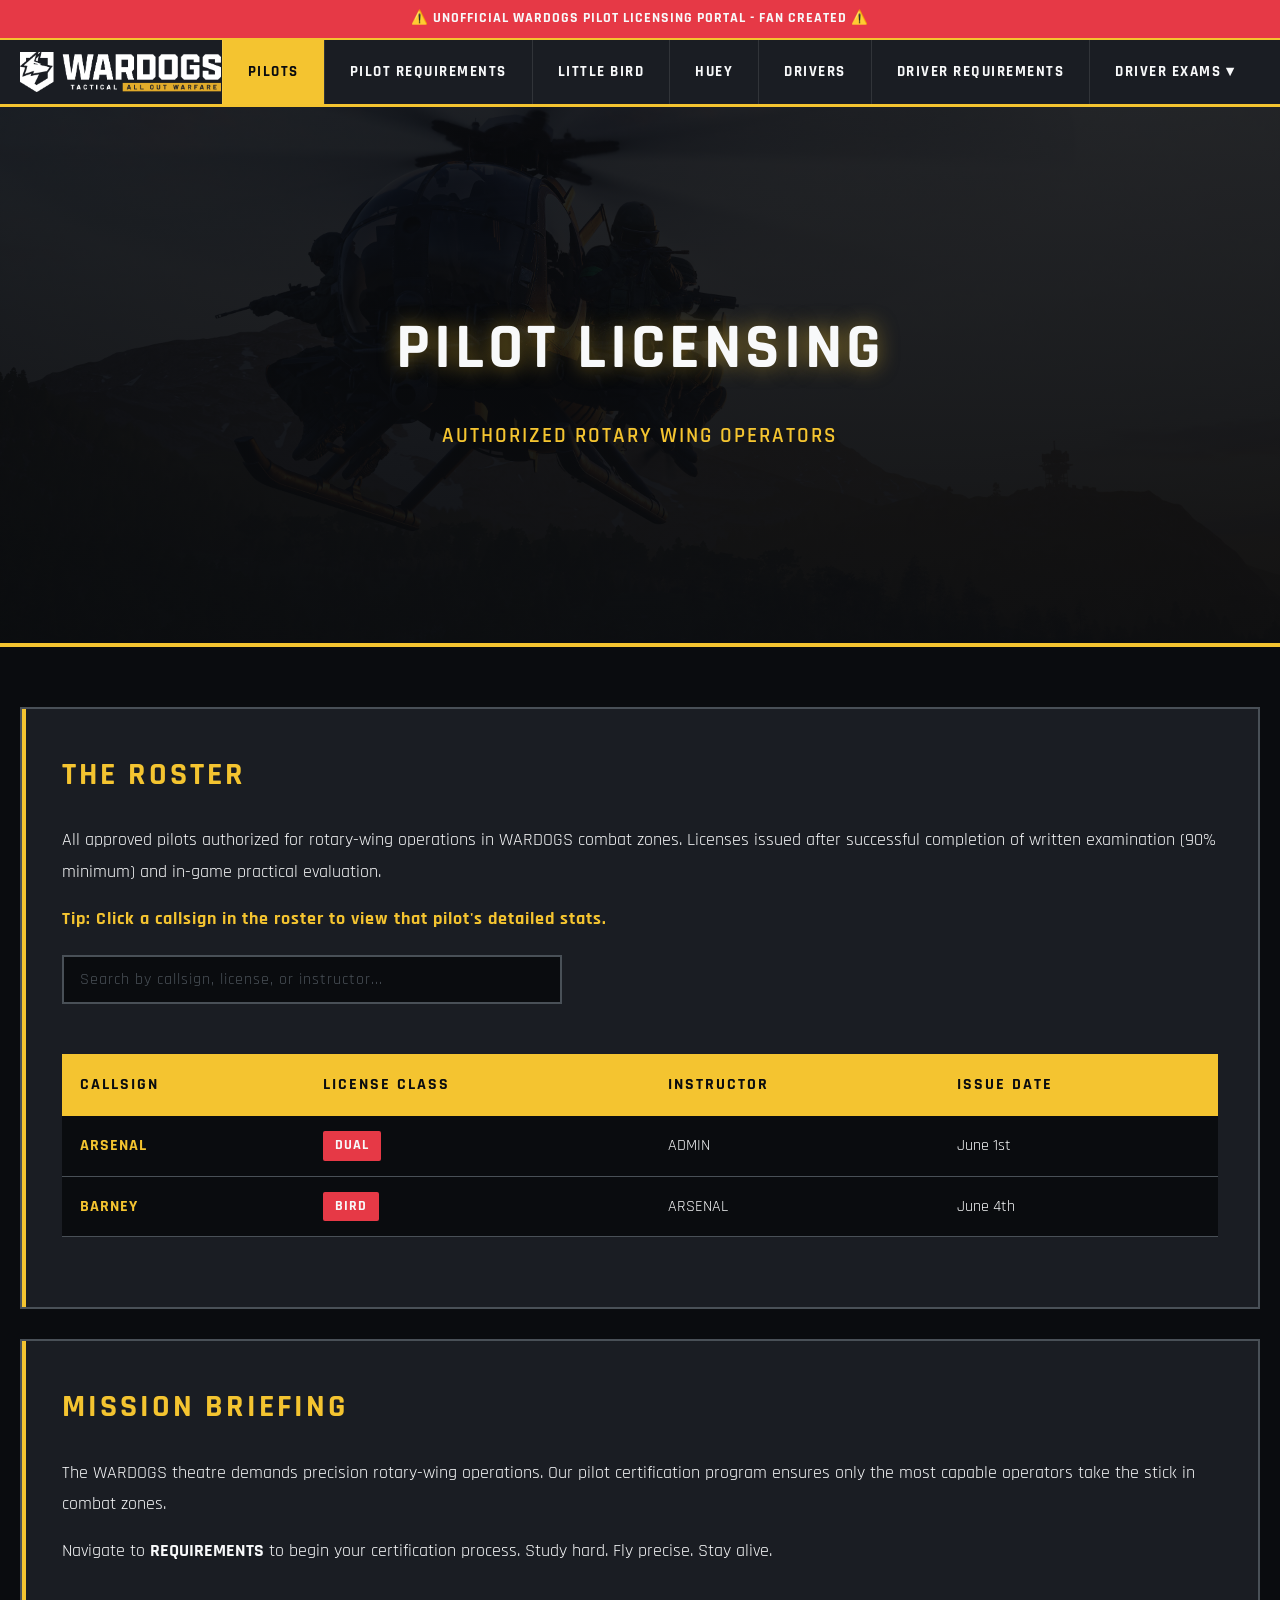
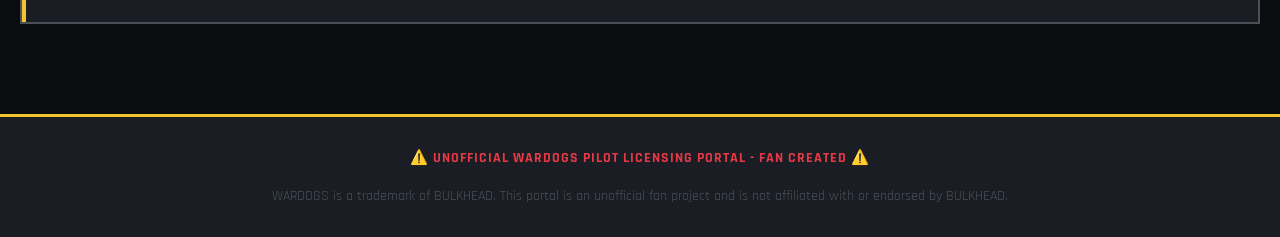
==== commit 91f32be7: "Add files via upload" ====
--- a/index.html
+++ b/index.html
@@ -56,10 +56,20 @@
     <div class="nav-container">
       <img src="/WD_Fullmark_Full.png" alt="WARDOGS Logo" class="nav-logo">
       <ul class="nav-links">
-        <li><a href="index.html" class="active">HOME</a></li>
-        <li><a href="requirements.html">REQUIREMENTS</a></li>
+        <li><a href="index.html" class="active">PILOTS</a></li>
+        <li><a href="requirements.html">PILOT REQUIREMENTS</a></li>
         <li><a href="exam-littlebird.html">LITTLE BIRD</a></li>
         <li><a href="exam-huey.html">HUEY</a></li>
+        <li><a href="drivers.html">DRIVERS</a></li>
+        <li><a href="driver-requirements.html">DRIVER REQUIREMENTS</a></li>
+        <li class="nav-dropdown">
+          <a href="#" aria-haspopup="true" aria-expanded="false">DRIVER EXAMS ▾</a>
+          <ul class="nav-dropdown-list">
+            <li><a href="driver-exam-track1.html">Track 1 — Small Transport</a></li>
+            <li><a href="driver-exam-track2.html">Track 2 — Heavy Transport</a></li>
+            <li><a href="driver-exam-track3.html">Track 3 — Weaponized</a></li>
+          </ul>
+        </li>
       </ul>
     </div>
   </nav>
--- a/shared.css
+++ b/shared.css
@@ -63,6 +63,54 @@
   display: flex;
   list-style: none;
   gap: 0;
+}
+
+/* Dropdown behavior */
+.nav-dropdown {
+  position: relative;
+}
+
+.nav-dropdown > a {
+  cursor: pointer;
+}
+
+.nav-dropdown-list {
+  position: absolute;
+  top: 100%;
+  left: 0;
+  background: var(--gunmetal);
+  border: 2px solid rgba(255,255,255,0.06);
+  min-width: 260px;
+  list-style: none;
+  padding: 8px 0;
+  margin: 6px 0 0 0;
+  display: none;
+  box-shadow: 0 8px 20px rgba(0,0,0,0.6);
+  z-index: 1200;
+  border-radius: 4px;
+}
+
+.nav-dropdown-list li a {
+  display: block;
+  padding: 10px 18px;
+  color: var(--crisp-white);
+  text-decoration: none;
+  font-weight: 700;
+  font-size: 0.95rem;
+  text-transform: none;
+  letter-spacing: 0.5px;
+  border-left: none;
+}
+
+.nav-dropdown-list li a:hover {
+  background: var(--tactical-yellow);
+  color: var(--deep-black);
+}
+
+/* Reveal on hover or when focused (supports click-to-focus) */
+.nav-dropdown:hover .nav-dropdown-list,
+.nav-dropdown:focus-within .nav-dropdown-list {
+  display: block;
 }
 
 .nav-links a {
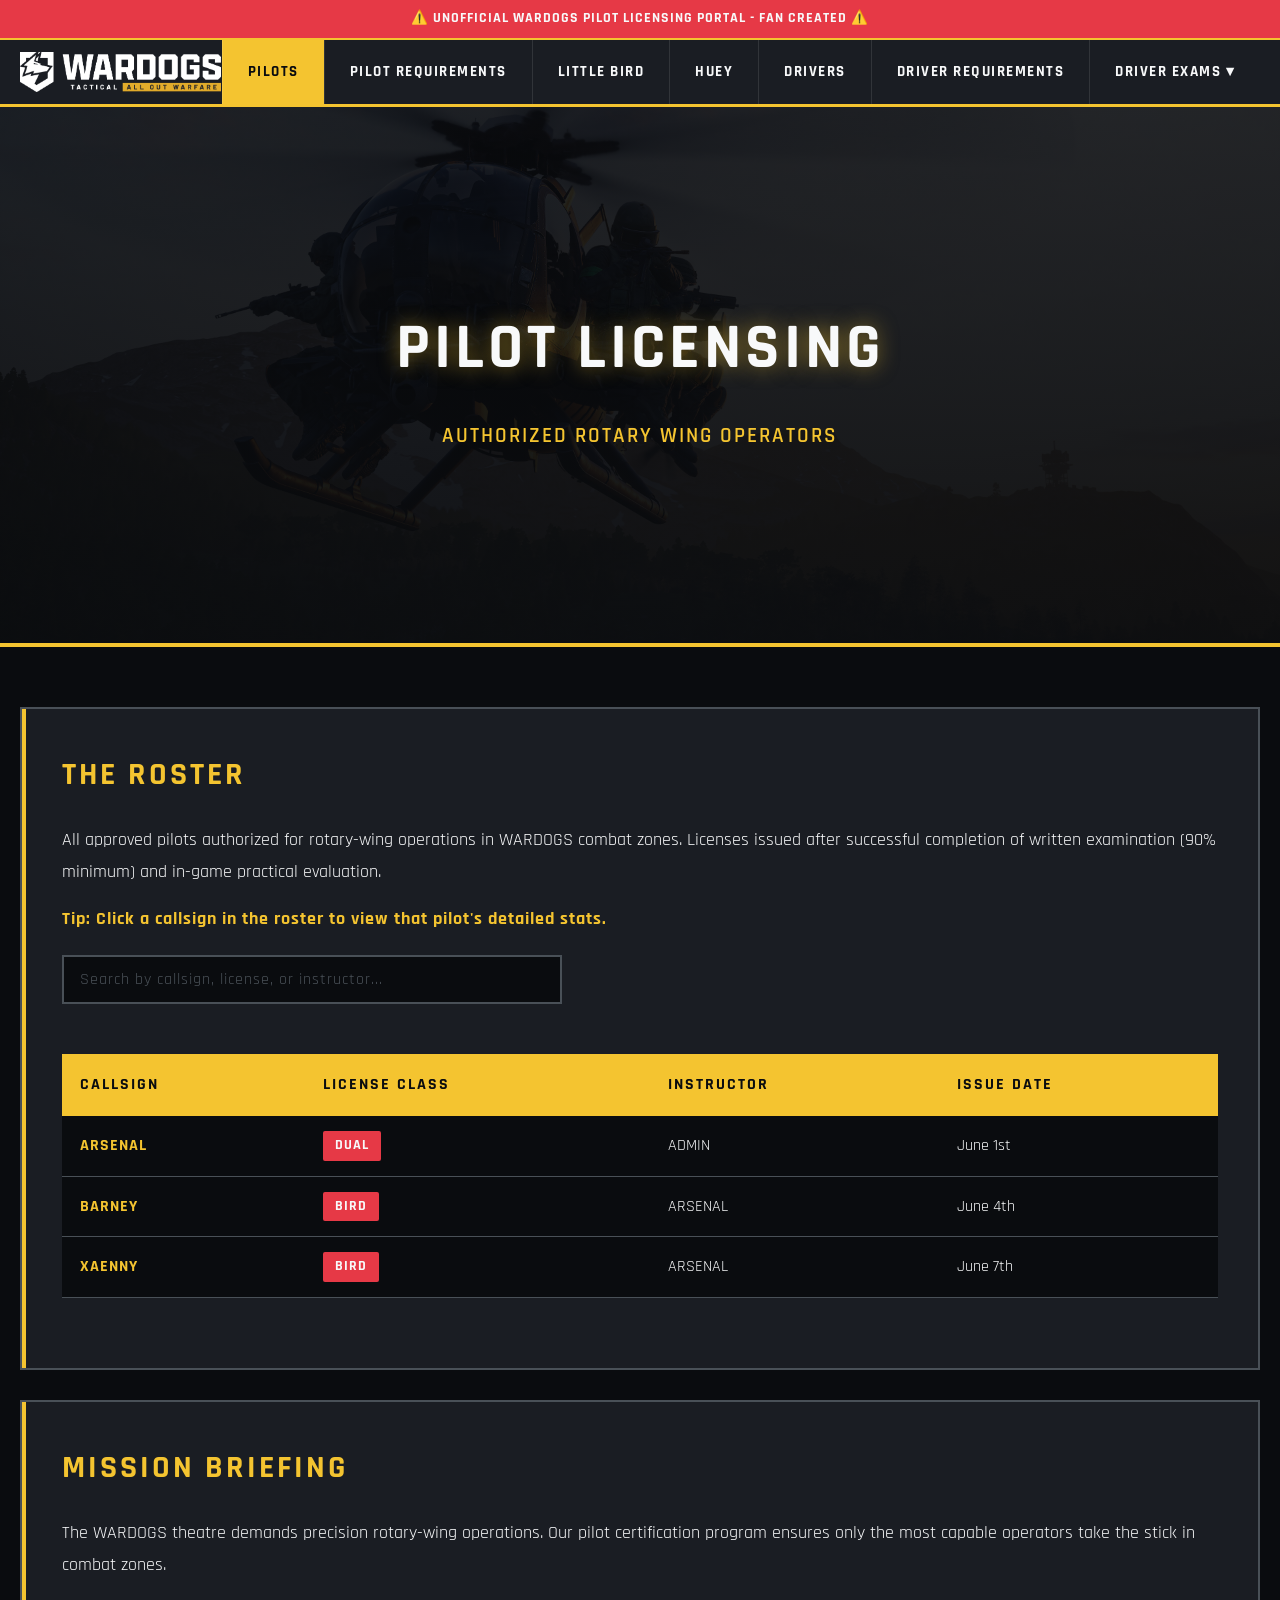
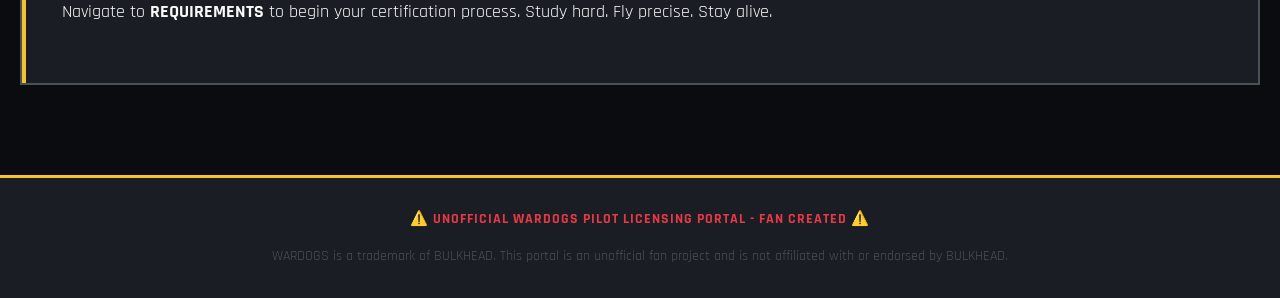
==== commit 004e6d6c: "Add files via upload" ====
--- a/index.html
+++ b/index.html
@@ -3,9 +3,9 @@
 <head>
   <meta charset="UTF-8">
   <meta name="viewport" content="width=device-width, initial-scale=1.0">
-  <title>WARDOGS Pilot Licensing Portal - Rotary Wing Certification | Unofficial Fan Site</title>
-  <meta name="description" content="Unofficial WARDOGS helicopter pilot licensing portal. Get certified for Little Bird and Huey rotary-wing operations with comprehensive written exams and practical evaluations.">
-  <meta name="keywords" content="WARDOGS, pilot license, helicopter certification, Little Bird, Huey, UH-1H, rotary wing, tactical FPS, BULKHEAD, flight training, pilot exam">
+  <title>WARDOGS Pilot License - Official Helicopter Certification Portal (Little Bird & Huey)</title>
+  <meta name="description" content="Get your WARDOGS helicopter pilot license. Take Little Bird and UH-1H Huey certification exams with 150+ FAA-style questions. Pass written exam at 90% to unlock in-game practical evaluation. Free rotary wing training and pilot roster.">
+  <meta name="keywords" content="WARDOGS pilot license, helicopter certification, Little Bird pilot exam, Huey pilot test, UH-1H certification, rotary wing license, BULKHEAD WARDOGS, tactical helicopter training, pilot licensing portal, aviation exam, flight test, helicopter pilot roster, scout helicopter license, attack helicopter certification, transport helicopter exam">
   <meta name="author" content="WARDOGS Fan Community">
   <link rel="canonical" href="https://wardogspilots.com/">
   
@@ -116,6 +116,12 @@
               <td>ARSENAL</td>
               <td>June 4th</td>
             </tr>
+            <tr>
+              <td><button class="pilot-link" data-pilot="XAENNY">XAENNY</button></td>
+              <td><span class="license-badge">BIRD</span></td>
+              <td>ARSENAL</td>
+              <td>June 7th</td>
+            </tr>
           </tbody>
         </table>
       </div>
@@ -191,6 +197,13 @@
           successfulFlights: 20,
           casualties: 0,
           averageFlightsPerLife: 20
+        },
+        XAENNY: {
+          callsign: 'XAENNY',
+          survivalRate: 100,
+          successfulFlights: 4,
+          casualties: 0,
+          averageFlightsPerLife: 3
         }
       };
 
--- a/shared.css
+++ b/shared.css
@@ -83,11 +83,20 @@
   min-width: 260px;
   list-style: none;
   padding: 8px 0;
-  margin: 6px 0 0 0;
+  margin: 0;
   display: none;
   box-shadow: 0 8px 20px rgba(0,0,0,0.6);
   z-index: 1200;
   border-radius: 4px;
+}
+
+.nav-dropdown-list::before {
+  content: '';
+  position: absolute;
+  top: -10px;
+  left: 0;
+  right: 0;
+  height: 10px;
 }
 
 .nav-dropdown-list li a {
